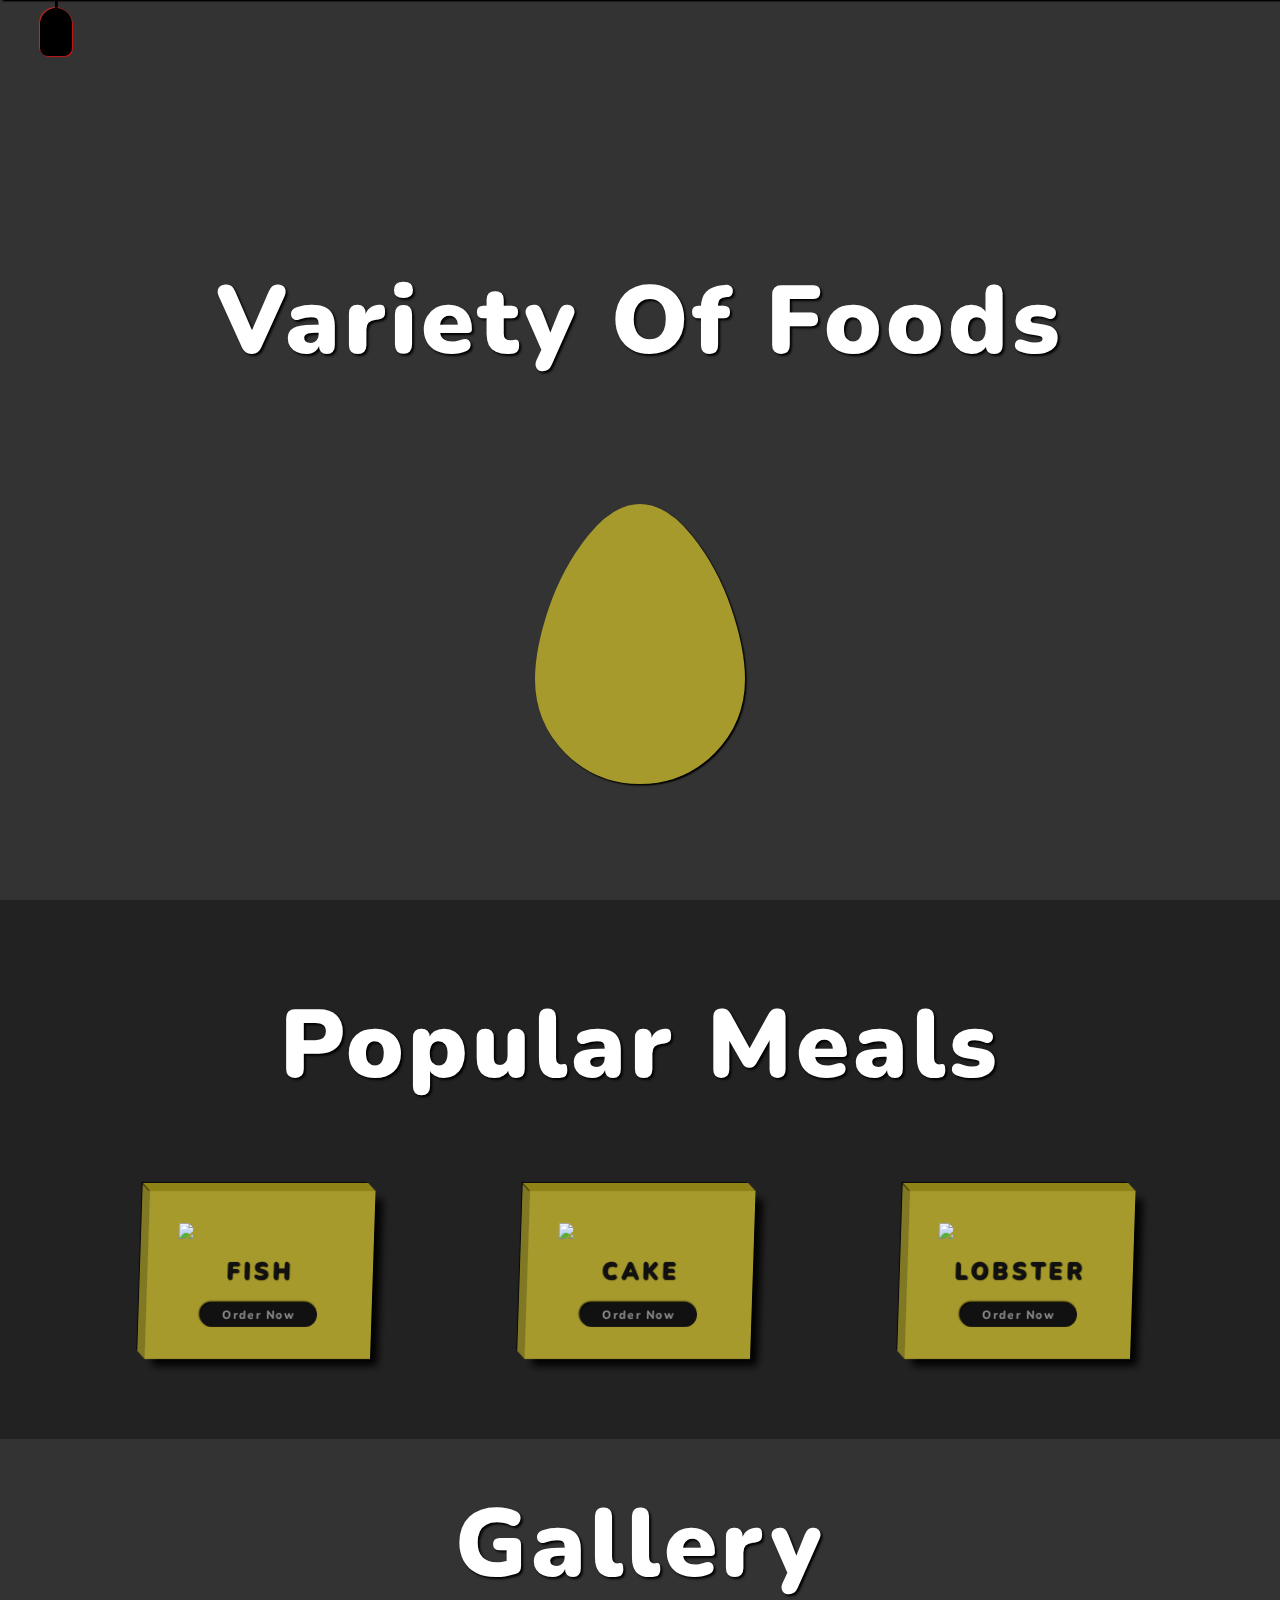
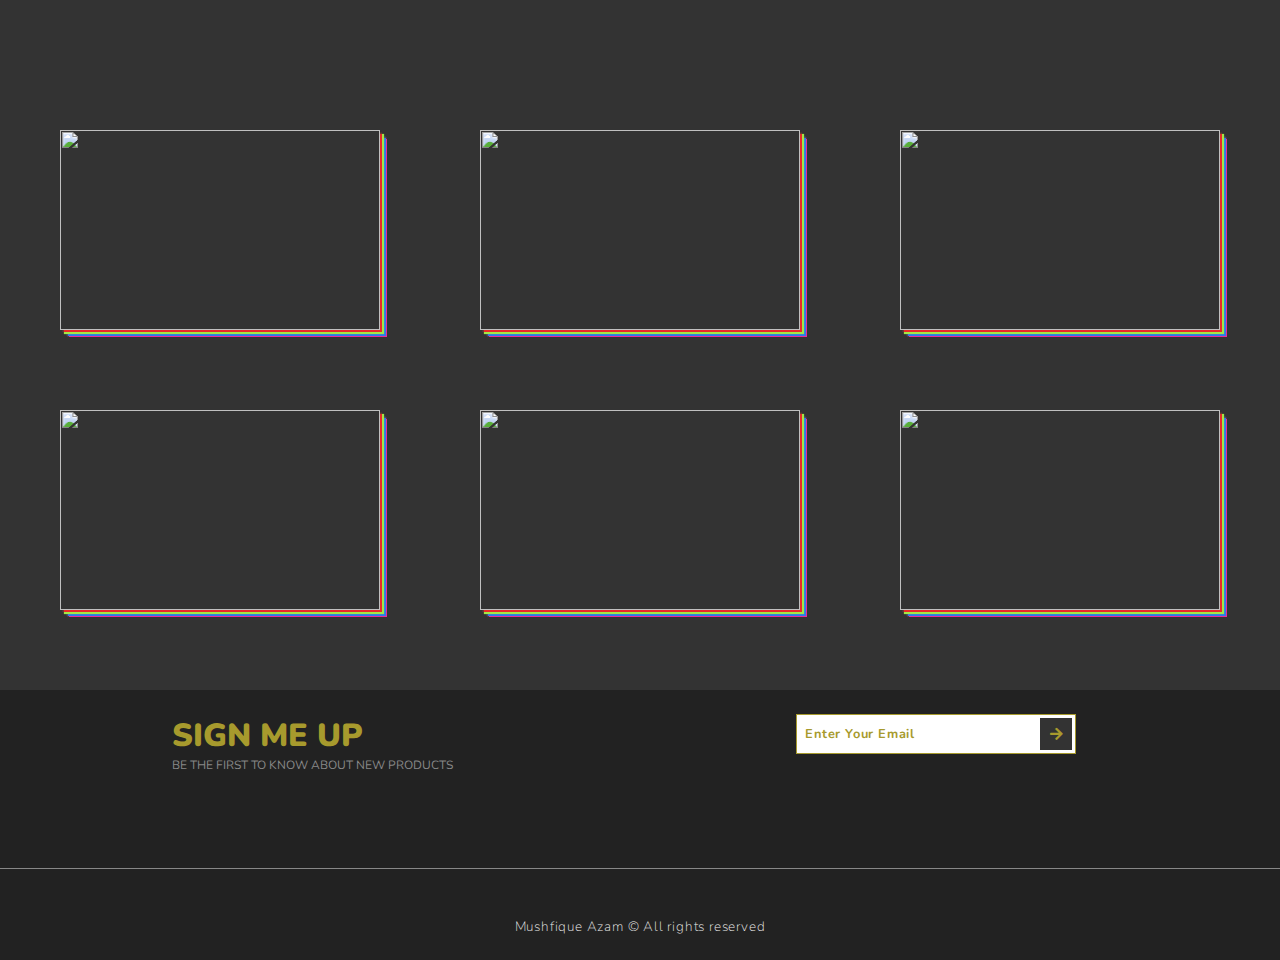
==== index.html @ 080f05fd "Add files via upload" ====
<!DOCTYPE html>
<html lang="en">
<head>
    <meta charset="UTF-8">
    <meta name="viewport" content="width=device-width, initial-scale=1.0">
    <title>Foods</title>
    <link rel="stylesheet" href="style.css">
    <link rel="stylesheet" href="https://cdnjs.cloudflare.com/ajax/libs/font-awesome/5.15.1/css/all.min.css">
</head>
<body>

    <!-- Navbar  -->
    <nav class="navbar target">
        <a href="#" class="navbar-link">
            <i class="fas fa-home"></i>
            <span>Home</span>
        </a>
        <a href="#" class="navbar-link">
            <i class="fas fa-utensils"></i>
            <span>Meals</span>
        </a>
        <a href="#" class="navbar-link">
            <i class="fas fa-hamburger"></i>
            <span>Burger</span>
        </a>
        <a href="#" class="navbar-link">
            <i class="fas fa-pizza-slice"></i>
            <span>Pizza</span>
        </a>
        <a href="#" class="navbar-link">
            <i class="fas fa-blender-phone"></i>
            <span>Contact</span>
        </a>
    </nav>
    <div class="menu target"></div>
    <!-- End of Navbar  -->

    <div class="container">
        <!-- Section 1 -->
        <section class="section-1">
            <h1 class="section-heading">variety of foods</h1>
          <div class="section-1-icons">
              <i class="change fas fa-egg"></i>
              <i class="fas fa-stroopwafel"></i>
              <i class="fas fa-cheese"></i>
              <i class="fas fa-hotdog"></i>
              <i class="fas fa-drumstick-bite"></i>
              <i class="fas fa-apple-alt"></i>
              <i class="fas fa-ice-cream"></i>
              <i class="fas fa-fish"></i>
              <i class="fas fa-cookie"></i>
              <i class="fas fa-seedling"></i>
            </div>
        </section>
        <!-- End Section 1 -->

        <!-- Section 2 -->
        <section class="section-2">
            <h1 class="section-heading">popular meals</h1>
            <div class="cards-container">
                <div class="card">
                    <img src="images/card-img-1.png" class="card-img" />
                    <h3 class="card-name">Fish</h3>
                    <button class="card-btn">Order now</button>
                </div>
                <div class="card">
                    <img src="images/card-img-2.png" class="card-img" />
                    <h3 class="card-name">Cake</h3>
                    <button class="card-btn">Order now</button>
                </div>
                <div class="card">
                    <img src="images/card-img-3.png" class="card-img" />
                    <h3 class="card-name">Lobster</h3>
                    <button class="card-btn">Order now</button>
                </div>
            </div>
        </section>
        <!-- End of Section 2 -->

        <!-- Section 3 -->
        <section class="section-3">
            <h1 class="section-heading">Gallery</h1>
            <div class="gallery">
                <a href="#" class="gallery-link" title="Order Now">
                    <img src="/images/gallery-img-1.jpg" class="food-img" />
                    <h3 class="food-name">Pancakes</h3>
                    <p class="food-description">
                        Lorem ipsum dolor sit amet consectetur adipisicing elit. Ipsa
                        commodi possimus iure hic excepturi. Corporis!
                    </p>
                </a>
                <a href="#" class="gallery-link" title="Order Now">
                    <img src="/images/gallery-img-2.jpg" class="food-img" />
                    <h3 class="food-name">Cupcakes</h3>
                    <p class="food-description">
                        Lorem ipsum dolor sit amet consectetur adipisicing elit. Ipsa
                        commodi possimus iure hic excepturi. Corporis!
                    </p>
                </a>
                <a href="#" class="gallery-link" title="Order Now">
                    <img src="/images/gallery-img-3.jpg" class="food-img" />
                    <h3 class="food-name">sahi bread</h3>
                    <p class="food-description">
                        Lorem ipsum dolor sit amet consectetur adipisicing elit. Ipsa
                        commodi possimus iure hic excepturi. Corporis!
                    </p>
                </a>
                <a href="#" class="gallery-link" title="Order Now">
                    <img src="/images/gallery-img-4.jpg" class="food-img" />
                    <h3 class="food-name">burger</h3>
                    <p class="food-description">
                        Lorem ipsum dolor sit amet consectetur adipisicing elit. Ipsa
                        commodi possimus iure hic excepturi. Corporis!
                    </p>
                </a>
                <a href="#" class="gallery-link" title="Order Now">
                    <img src="/images/gallery-img-5.jpg" class="food-img" />
                    <h3 class="food-name">fresh chicken</h3>
                    <p class="food-description">
                        Lorem ipsum dolor sit amet consectetur adipisicing elit. Ipsa
                        commodi possimus iure hic excepturi. Corporis!
                    </p>
                </a>
                <a href="#" class="gallery-link" title="Order Now">
                    <img src="/images/gallery-img-6.jpg" class="food-img" />
                    <h3 class="food-name">Vegetables</h3>
                    <p class="food-description">
                        Lorem ipsum dolor sit amet consectetur adipisicing elit. Ipsa
                        commodi possimus iure hic excepturi. Corporis!
                    </p>
                </a>
            </div>
        </section>
        <!-- End of Section 3 -->

        <!-- Section 4 -->
        <section class="section-4">
            <div class="section-4-text">
                <h2 class="section-4-heading">Sign Me Up</h2>
                <p class="section-4-paragraph">
                    BE THE FIRST TO KNOW ABOUT NEW PRODUCTS
                </p>
            </div>
            <form class="signup-form ">
                <input
                    type="email"
                    class="signup-form-input"
                    placeholder="Enter Your Email"
                />
                <button type="submit" class="signup-form-btn">
                    <i class="fas fa-arrow-right"></i>
                </button>
            </form>
            <p class="copyright">Mushfique Azam &copy; All rights reserved</p>
        </section>
        <!-- End of Section 4 -->
        </div>
        <script src="script.js"></script>
</body>
</html>
---- style.css ----
@import url("https://fonts.googleapis.com/css2?family=Nunito:wght@200;300;400;600;700;800;900&display=swap");
/* Common styles */
* {
  margin: 0;
  padding: 0;
  box-sizing: border-box;
  text-decoration: none;
  outline: none;
  font-family: "Nunito", sans-serif;
  font-weight: 400;
}

html {
  font-size: 62.5%;
}

.section-heading {
  font-size: 12rem;
  font-weight: 900;
  color: #fff;
  text-align: center;
  text-transform: capitalize;
  letter-spacing: 0.5rem;
  text-shadow: 0.3rem 0.3rem 0.3rem #000;
}
/* End of Common Styles */

/* Navbar */
.navbar {
  width: 100%;
  height: 14rem;
  background-color: #4c5a02;
  position: fixed;
  top: -14rem;
  z-index: 150;
  display: flex;
  justify-content: center;
  align-items: center;
  box-shadow: 0.2rem 0.2rem 0.2rem #000;
  /* text-align: center; */
  transition: top 0.4s;
}

.navbar.change {
  top: 0;
  transition: top 0.4s 0.2s;
}

.navbar-link {
  color: #aaa;
  margin: 0 4rem;
  display: flex;
  flex-direction: column;
  justify-content: center;
  align-items: center;
  /* position: relative; */
  opacity: 0;
  transition: color 0.3, opacity, 2s;
}

.change .navbar-link {
  opacity: 1;
}

.change .navbar-link:nth-child(1) {
  transition: opacity 0.4s 0.5s, color 0.3s;
}

.change .navbar-link:nth-child(2) {
  transition: opacity 0.4s 0.6s, color 0.3s;
}

.change .navbar-link:nth-child(3) {
  transition: opacity 0.4s 0.7s, color 0.3s;
}

.change .navbar-link:nth-child(4) {
  transition: opacity 0.4s 0.8s, color 0.3s;
}

.change .navbar-link:nth-child(5) {
  transition: opacity 0.4s 0.9s, color 0.3s;
}

.navbar-link:hover {
  color: #fff;
}

.navbar-link i {
  font-size: 7rem;
}

.navbar-link span {
  font-size: 2.5rem;
  font-weight: 900;
  letter-spacing: 0.5rem;
  margin-top: 0.5rem;
}

.menu {
  width: 4rem;
  height: 6rem;
  background-color: #000;
  position: fixed;
  top: 1rem;
  left: 5rem;
  border-radius: 30rem 30rem 15rem 15rem;
  box-shadow: 0.1rem 0.1rem 0.1rem #e70d0d, -0.1rem -0.1rem 0.1rem #e12727;
  cursor: pointer;
  z-index: 100;
  transition: top 0.4s 0.2s;
}

.menu.change {
  top: 15rem;
  transition: top 0.4s;
}

.menu::before {
  content: "";
  width: 0.3rem;
  height: 15rem;
  background-color: #000;
  position: absolute;
  top: -15rem;
  left: calc(50% - 0.15rem);
  box-shadow: 0.1rem 0rem 0.1rem #000;
  /* transition: all 0.4s; */
}

/* End of Navbar */

/* Section 1 */
.section-1 {
  width: 100%;
  height: 100vh;
  background-color: #333;
  display: flex;
  flex-direction: column;
  align-items: center;
  justify-content: space-evenly;
}

.section-1-icons i {
  font-size: 35rem;
  color: #a79a2d;
  position: absolute;
  transform: translate(-50%, -50%) scale(0);
  text-shadow: 0.2rem 0.2rem 0.2rem #000;
  transition: transform 0.3s;
}

.section-1-icons i.change {
  transform: translate(-50%, -50%) scale(1);
  transition: transform 0.3s 0.3s;
}
/* End of Section 1 */

/* Section 2 */
.section-2 {
  width: 100%;
  height: 100vh;
  background-color: #222;
  display: flex;
  flex-direction: column;
  justify-content: space-between;
  padding: 10rem 0;
}

.cards-container {
  display: flex;
  justify-content: space-evenly;
  /* padding: 0 5%; */
}

.card-wrapper {
  perspective: 1000rem;
}

.card {
  width: 30rem;
  background-color: #a79a2d;
  padding: 4rem;
  display: flex;
  flex-direction: column;
  justify-content: space-between;
  align-items: center;
  box-shadow: 1rem 1rem 1rem #000;
  position: relative;
  transform: rotateY(20deg) skewX(-2deg);
  transition: transform 0.5s, box-shadow 0.5s;
}

.card:hover {
  transform: rotateY(20deg) skewX(-2deg) translateY(-3rem);
  box-shadow: 2rem 2rem 2rem #000;
}

.card::before {
  content: "";
  height: 100%;
  width: 1rem;
  background-color: #817824;
  position: absolute;
  top: 0;
  left: -1rem;
  transform: skewY(45deg);
  transform-origin: right;
  box-shadow: -0.1rem -0.1rem 0.1rem #000;
}

.card::after {
  content: "";
  width: 100%;
  height: 1rem;
  background-color: #8f8317;
  position: absolute;
  top: -1rem;
  left: 0;
  transform: skewX(45deg);
  transform-origin: bottom;
  box-shadow: -0.1rem -0.1rem 0.1rem #000;
}

.card-img {
  width: 100%;
}

.card-name {
  font-size: 3rem;
  font-weight: 900;
  text-transform: uppercase;
  letter-spacing: 0.5rem;
  color: #111;
  margin: 2rem 0;
  text-shadow: 0.15rem 0.15rem 0.15rem #000;
}

.card-btn {
  width: 70%;
  background-color: #111;
  color: #888;
  border-radius: 5rem;
  font-size: 1.5rem;
  font-weight: 800;
  letter-spacing: 0.2rem;
  text-transform: capitalize;
  border: none;
  padding: 0.5rem 0;
  cursor: pointer;
  box-shadow: -0.2rem -0.2rem 0.2rem #000;
}
/* End of Section 2 */

/* Section 3 */
.section-3 {
  background-color: #333;
  padding: 5rem 0;
}

.gallery {
  display: flex;
  flex-wrap: wrap;
  align-items: center;
  justify-content: space-evenly;
  margin-top: 10rem;
}

.gallery-link {
  position: relative;
  margin: 4rem 1rem;
}

.gallery-link::before {
  content: "";
  position: absolute;
  top: 2vw;
  left: 80%;
  width: 0.2rem;
  height: 0;
  background-color: #fff;
  z-index: 10;
  transition: height 0.5s;
}

.gallery-link::after {
  content: "";
  position: absolute;
  top: 30%;
  left: 2rem;
  width: 0;
  height: 0.2rem;
  background-color: #fff;
  transition: width 0.5s;
}

.gallery-link:hover::before {
  height: 80%;
}

.gallery-link:hover::after {
  width: 90%;
}

.food-img {
  width: 24vw;
  height: 15vw;
  object-fit: cover;
  box-shadow: 0.3rem 0.3rem 0.1rem #e92929, 0.5rem 0.5rem 0.1rem #a2e946,
    0.7rem 0.7rem 0.1rem #297ce9, 0.9rem 0.9rem 0.1rem #e92999;
  transition: all 0.5s;
}

.gallery-link:hover .food-img {
  box-shadow: 1rem 1rem 0.1rem #e92929, 2rem 2rem 0.1rem #a2e946,
    3rem 3rem 0.1rem #297ce9, 4rem 4rem 0.1rem #e92999;
  transform: scale(1.1);
  filter: blur(0.5rem);
  opacity: 0.5;
}

.food-name {
  position: absolute;
  top: 3rem;
  left: 3rem;
  font-size: 2rem;
  font-weight: 700;
  text-transform: uppercase;
  letter-spacing: 0.1rem;
  color: #fff;
  width: 0;
  overflow: hidden;
  transition: width 0.3s;
}

.gallery-link:hover .food-name {
  width: 100%;
  transition: width 1.5s 0.5s;
}

.food-description {
  position: absolute;
  bottom: 3vw;
  left: 2rem;
  width: 70%;
  font-size: 1.5rem;
  font-weight: 300;
  letter-spacing: 0.1rem;
  text-transform: uppercase;
  color: #fff;
  opacity: 0;
  visibility: hidden;
  transition: opacity 0.3s;
}

.gallery-link:hover .food-description {
  opacity: 1;
  visibility: visible;
  transition: opacity 1s 1s;
}
/* End of Section 3 */

/* Section 4 */

.section-4 {
  width: 100%;
  height: 30vh;
  background-color: #222;
  display: flex;
  justify-content: space-around;
  padding: 3rem 0;
  position: relative;
  align-items: flex-start;
}

.section-4-text {
  text-transform: uppercase;
}

.section-4-heading {
  font-size: 4rem;
  font-weight: 900;
  color: #a79a2d;
}

.section-4-paragraph {
  font-size: 1.5rem;
  color: #888;
}

.signup-form {
  /* position: relative; */
  display: flex;
  align-items: center;
}

.signup-form-input {
  width: 35rem;
  height: 5rem;
  padding: 1rem;
  border: 0.2rem solid #a79a2d;
  font-size: 1.6rem;
  font-weight: 700;
  letter-spacing: 0.1rem;
  color: #a79a2d;
}

.signup-form-input::placeholder {
  color: #a79a2d;
}

.signup-form-btn {
  position: relative;
  left: -4.5rem;
  width: 4rem;
  height: 4rem;
  background-color: #333;
  color: #a79a2d;
  border: none;
  font-size: 1.8rem;
  cursor: pointer;
}

.copyright {
  position: absolute;
  bottom: 3rem;
  font-size: 1.7rem;
  font-weight: 200;
  color: #eee;
  letter-spacing: 0.1rem;
  border-top: 0.1rem solid #888;
  padding-top: 6rem;
  width: 100%;
  text-align: center;
}
/* End of Section 4 */

/* Responsive */
@media (max-width: 1400px) {
  html {
    font-size: 50%;
  }

  .section-2 {
    height: auto;
  }

  .cards-container {
    margin-top: 10rem;
  }

  .gallery-link {
    width: 40rem;
    height: 25rem;
    margin: 5rem;
  }

  .food-img {
    width: 100%;
    height: 100%;
  }
}

@media (max-width: 1000px) {
  .section-heading {
    font-size: 9rem;
    margin: 0 5rem;
  }

  .section-1-icons i {
    font-size: 25rem;
  }

  .cards-container {
    flex-wrap: wrap;
  }

  .card {
    margin: 5rem;
  }

  .section-4 {
    height: 30rem;
  }
}

@media (max-width: 900px) {
  .navbar-link {
    margin: 2rem;
  }

  .navbar-link i {
    font-size: 4rem;
  }

  .navbar-link span {
    font-size: 2rem;
  }
}

@media (max-width: 700px) {
  .section-heading {
    font-size: 7rem;
    margin: 0 10rem;
  }

  .section-1-icons i {
    font-size: 20rem;
  }

  .menu {
    left: 2rem;
  }

  .section-4 {
    height: 40rem;
    flex-direction: column;
    justify-content: flex-start;
    align-items: center;
  }

  .section-4-text {
    margin-bottom: 8rem;
  }
}

@media (max-width: 550px) {
  html {
    font-size: 40%;
  }

  .navbar-link {
    margin: 0 0.7rem;
  }
}
/* End of Responsive */
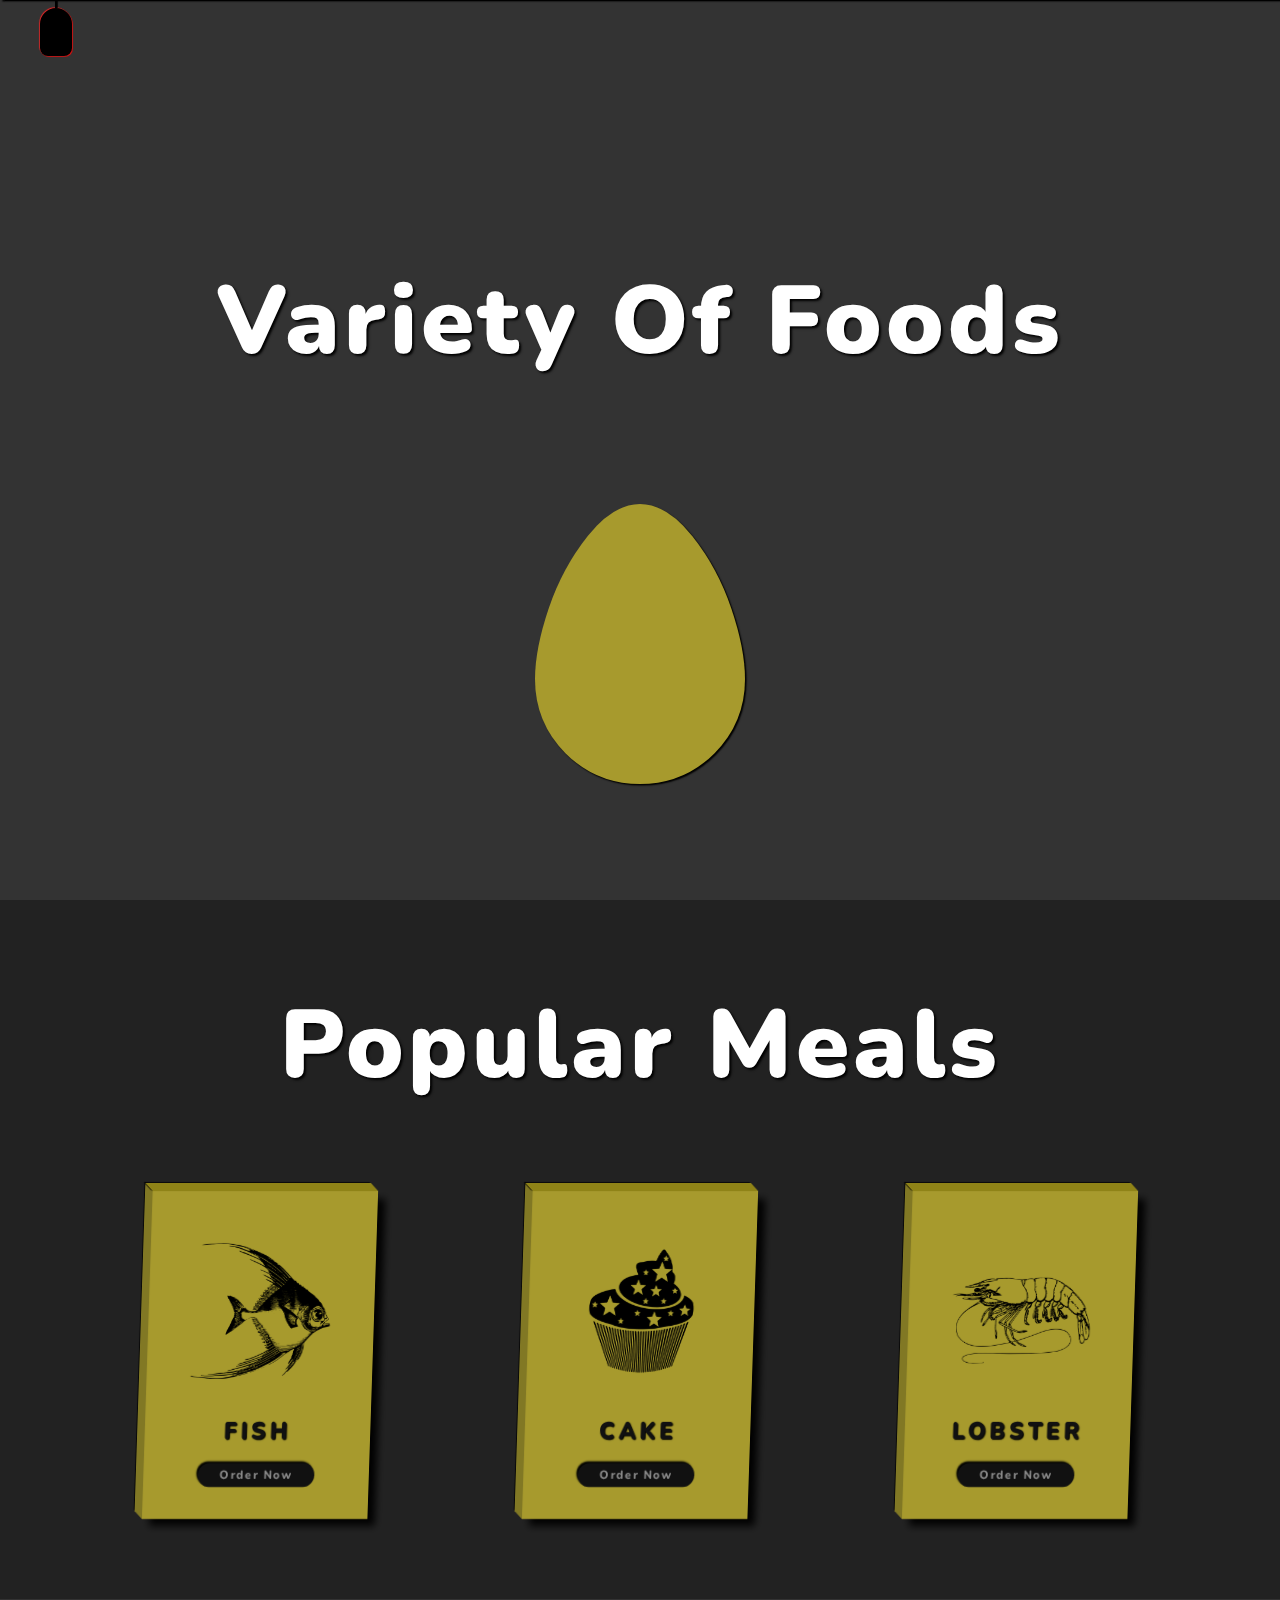
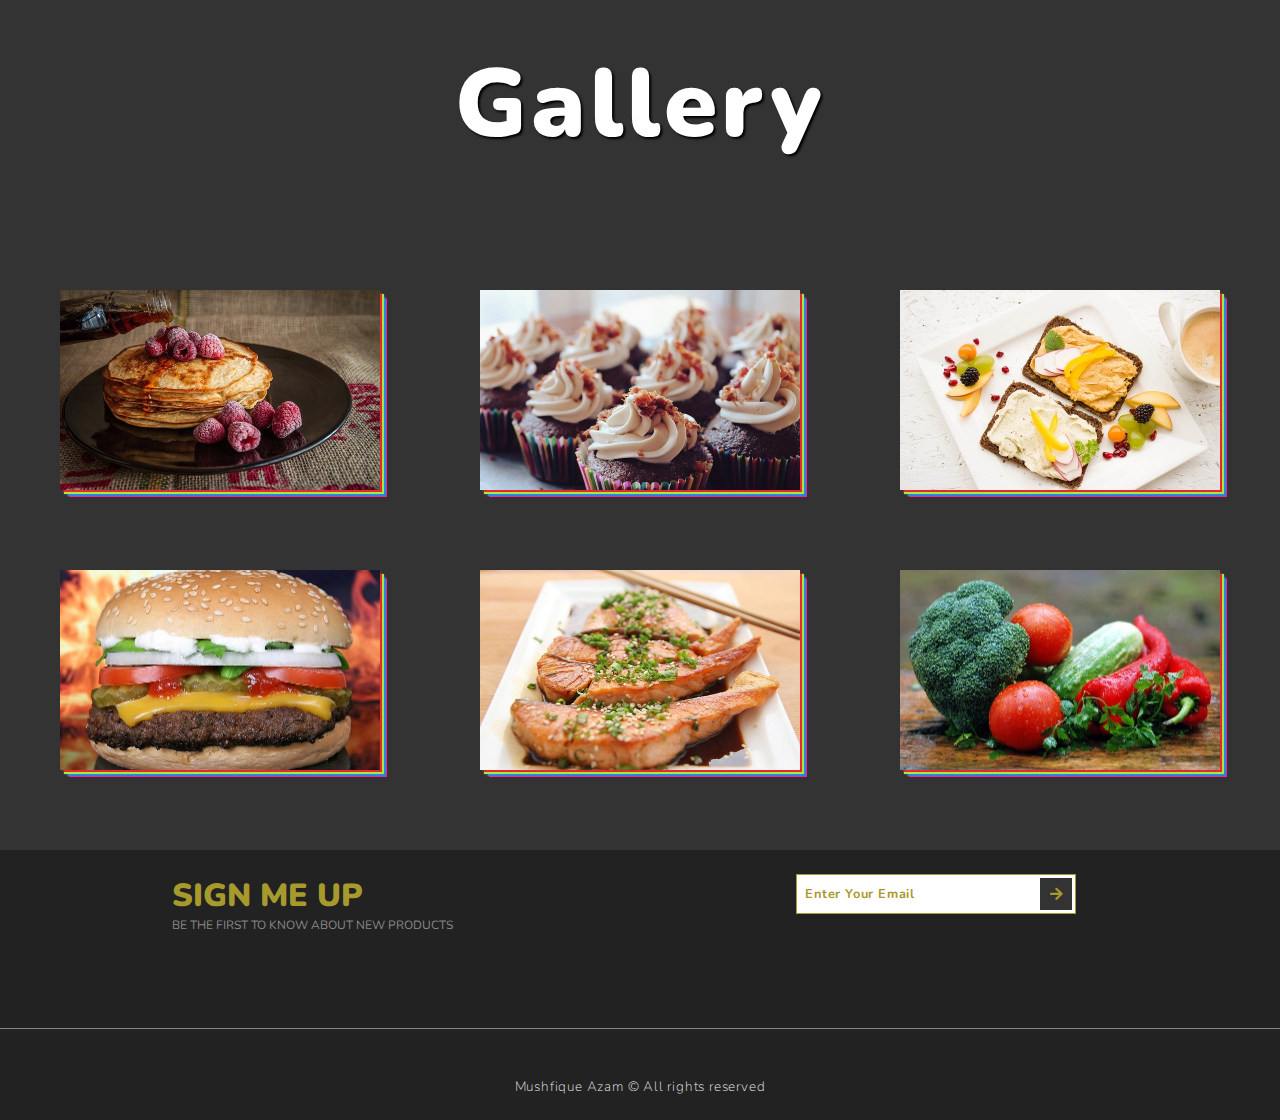
==== commit fbf7eba1: "Update index.html" ====
--- a/index.html
+++ b/index.html
@@ -82,7 +82,7 @@
             <h1 class="section-heading">Gallery</h1>
             <div class="gallery">
                 <a href="#" class="gallery-link" title="Order Now">
-                    <img src="/images/gallery-img-1.jpg" class="food-img" />
+                    <img src="images/gallery-img-1.jpg" class="food-img" />
                     <h3 class="food-name">Pancakes</h3>
                     <p class="food-description">
                         Lorem ipsum dolor sit amet consectetur adipisicing elit. Ipsa
@@ -90,7 +90,7 @@
                     </p>
                 </a>
                 <a href="#" class="gallery-link" title="Order Now">
-                    <img src="/images/gallery-img-2.jpg" class="food-img" />
+                    <img src="images/gallery-img-2.jpg" class="food-img" />
                     <h3 class="food-name">Cupcakes</h3>
                     <p class="food-description">
                         Lorem ipsum dolor sit amet consectetur adipisicing elit. Ipsa
@@ -98,7 +98,7 @@
                     </p>
                 </a>
                 <a href="#" class="gallery-link" title="Order Now">
-                    <img src="/images/gallery-img-3.jpg" class="food-img" />
+                    <img src="images/gallery-img-3.jpg" class="food-img" />
                     <h3 class="food-name">sahi bread</h3>
                     <p class="food-description">
                         Lorem ipsum dolor sit amet consectetur adipisicing elit. Ipsa
@@ -106,7 +106,7 @@
                     </p>
                 </a>
                 <a href="#" class="gallery-link" title="Order Now">
-                    <img src="/images/gallery-img-4.jpg" class="food-img" />
+                    <img src="images/gallery-img-4.jpg" class="food-img" />
                     <h3 class="food-name">burger</h3>
                     <p class="food-description">
                         Lorem ipsum dolor sit amet consectetur adipisicing elit. Ipsa
@@ -114,7 +114,7 @@
                     </p>
                 </a>
                 <a href="#" class="gallery-link" title="Order Now">
-                    <img src="/images/gallery-img-5.jpg" class="food-img" />
+                    <img src="images/gallery-img-5.jpg" class="food-img" />
                     <h3 class="food-name">fresh chicken</h3>
                     <p class="food-description">
                         Lorem ipsum dolor sit amet consectetur adipisicing elit. Ipsa
@@ -122,7 +122,7 @@
                     </p>
                 </a>
                 <a href="#" class="gallery-link" title="Order Now">
-                    <img src="/images/gallery-img-6.jpg" class="food-img" />
+                    <img src="images/gallery-img-6.jpg" class="food-img" />
                     <h3 class="food-name">Vegetables</h3>
                     <p class="food-description">
                         Lorem ipsum dolor sit amet consectetur adipisicing elit. Ipsa
@@ -157,4 +157,4 @@
         </div>
         <script src="script.js"></script>
 </body>
-</html>+</html>
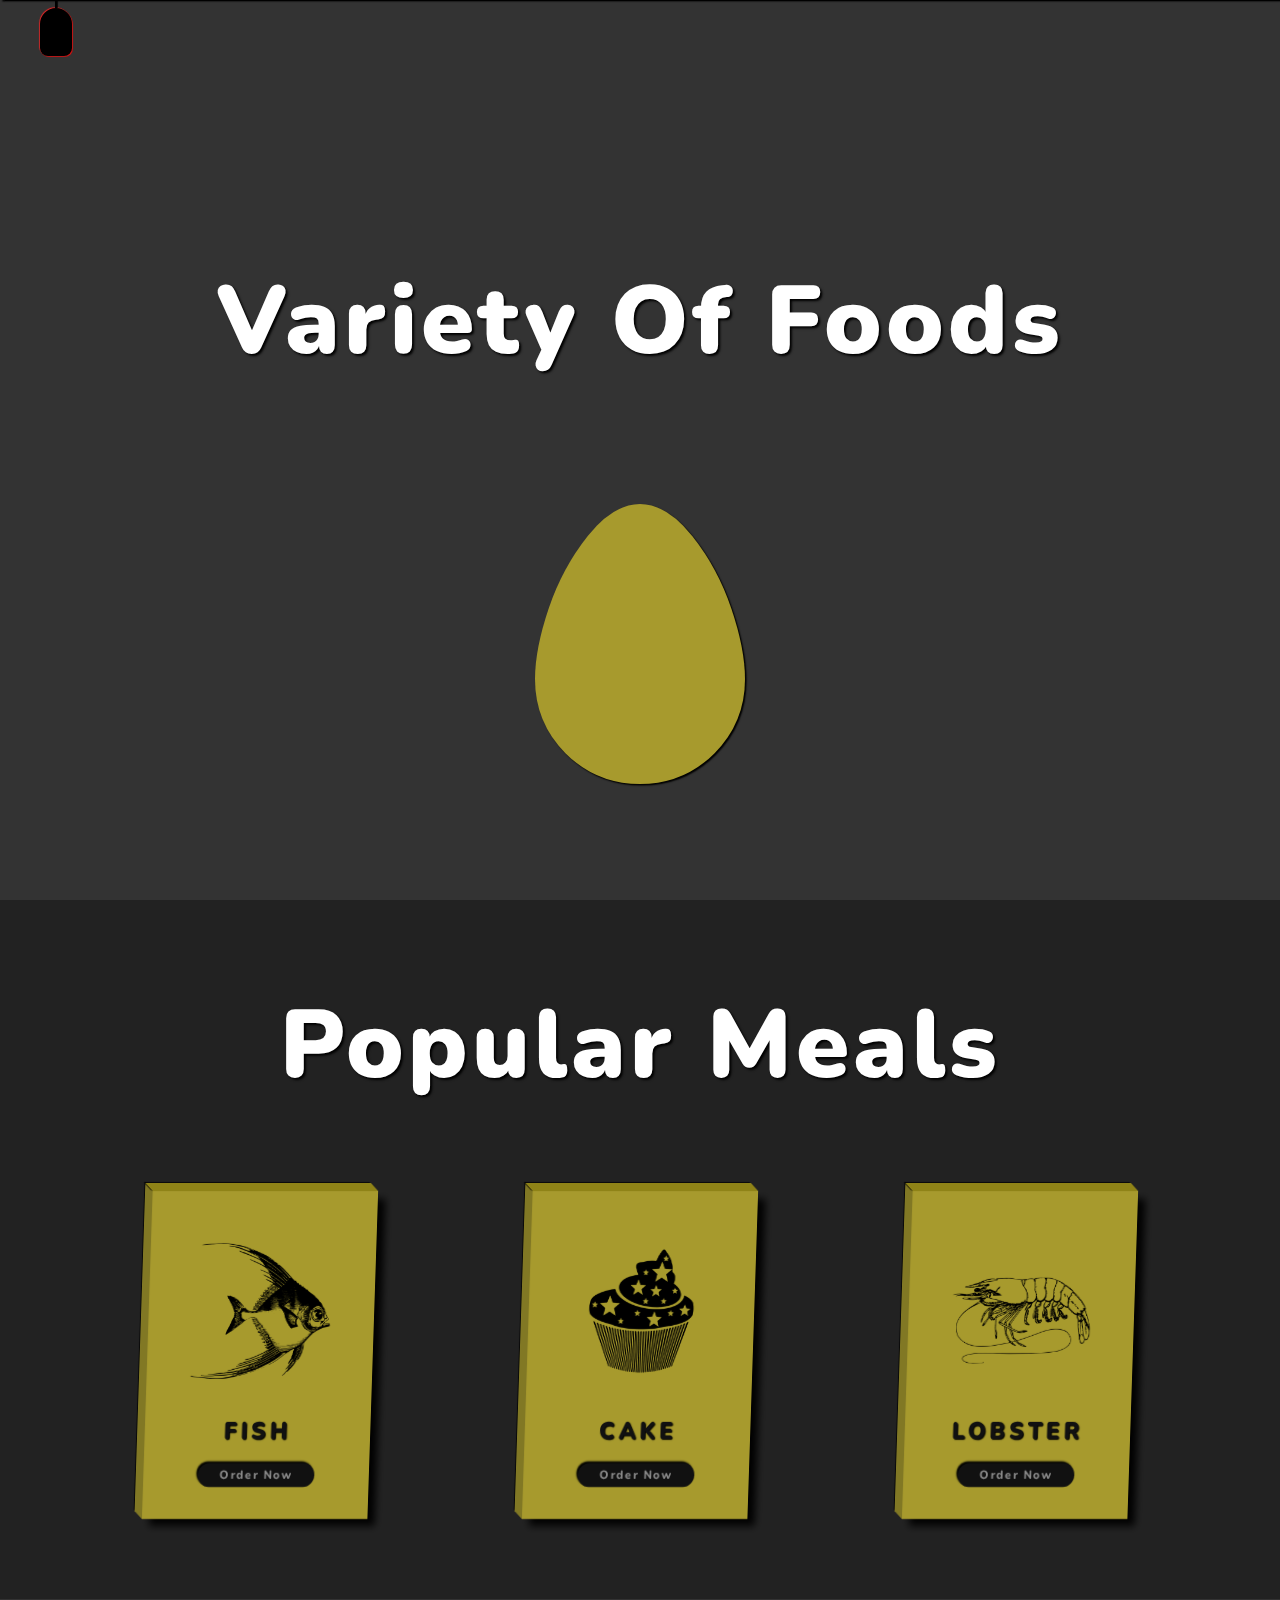
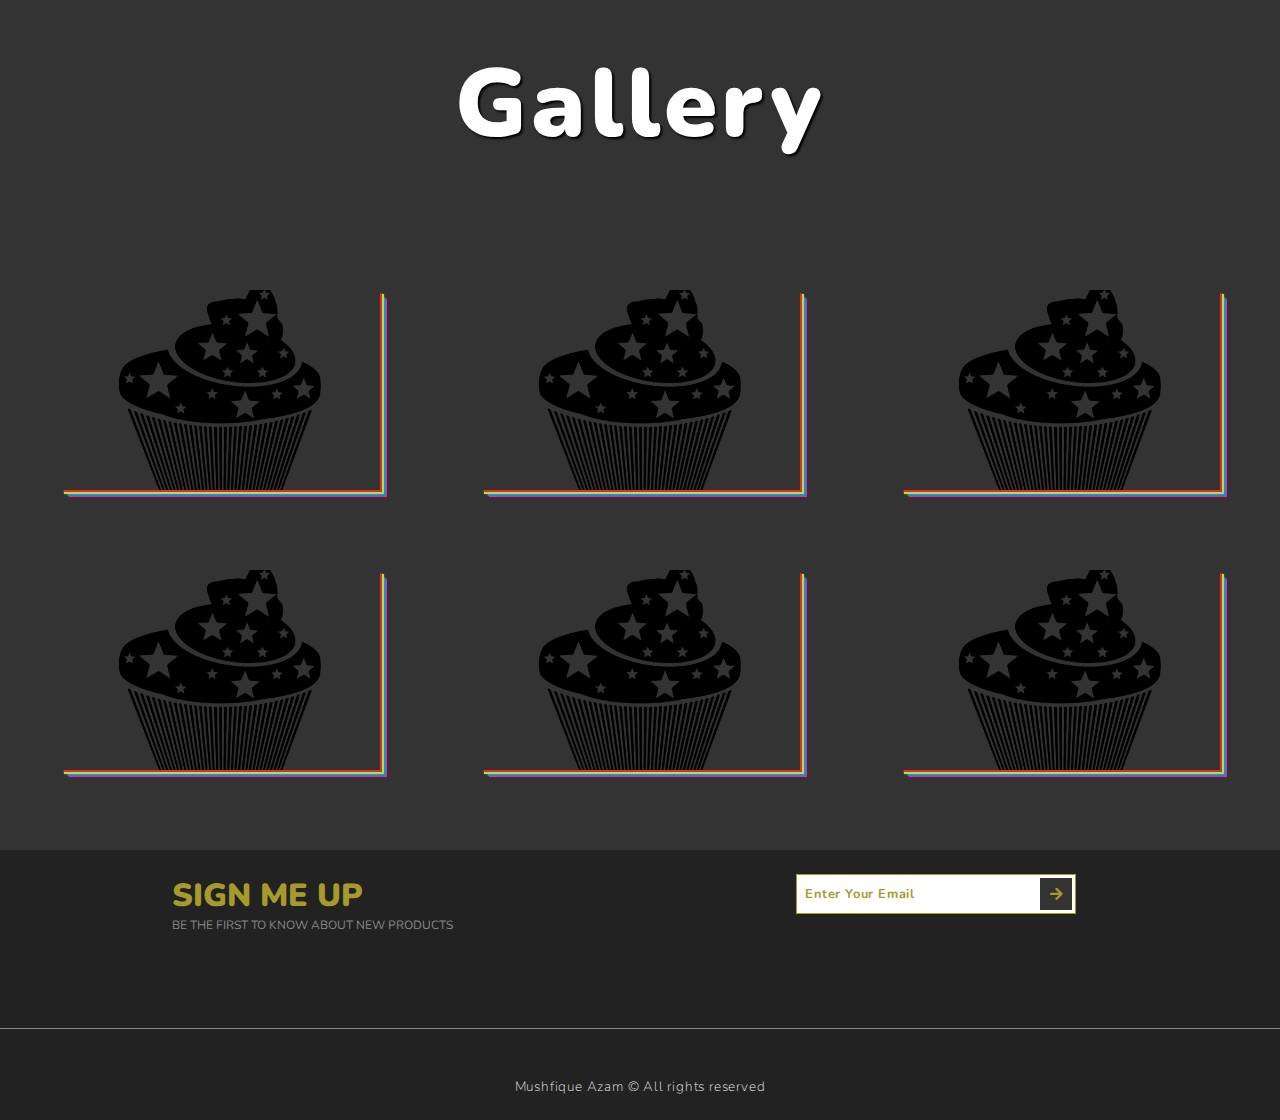
==== commit 3b9dea6d: "Update index.html" ====
--- a/index.html
+++ b/index.html
@@ -82,7 +82,7 @@
             <h1 class="section-heading">Gallery</h1>
             <div class="gallery">
                 <a href="#" class="gallery-link" title="Order Now">
-                    <img src="images/gallery-img-1.jpg" class="food-img" />
+                    <img src="images/card-img-2.png" class="food-img" />
                     <h3 class="food-name">Pancakes</h3>
                     <p class="food-description">
                         Lorem ipsum dolor sit amet consectetur adipisicing elit. Ipsa
@@ -90,7 +90,7 @@
                     </p>
                 </a>
                 <a href="#" class="gallery-link" title="Order Now">
-                    <img src="images/gallery-img-2.jpg" class="food-img" />
+                    <img src="images/card-img-2.png" class="food-img" />
                     <h3 class="food-name">Cupcakes</h3>
                     <p class="food-description">
                         Lorem ipsum dolor sit amet consectetur adipisicing elit. Ipsa
@@ -98,7 +98,7 @@
                     </p>
                 </a>
                 <a href="#" class="gallery-link" title="Order Now">
-                    <img src="images/gallery-img-3.jpg" class="food-img" />
+                    <img src="images/card-img-2.png" class="food-img" />
                     <h3 class="food-name">sahi bread</h3>
                     <p class="food-description">
                         Lorem ipsum dolor sit amet consectetur adipisicing elit. Ipsa
@@ -106,7 +106,7 @@
                     </p>
                 </a>
                 <a href="#" class="gallery-link" title="Order Now">
-                    <img src="images/gallery-img-4.jpg" class="food-img" />
+                    <img src="images/card-img-2.png" class="food-img" />
                     <h3 class="food-name">burger</h3>
                     <p class="food-description">
                         Lorem ipsum dolor sit amet consectetur adipisicing elit. Ipsa
@@ -114,7 +114,7 @@
                     </p>
                 </a>
                 <a href="#" class="gallery-link" title="Order Now">
-                    <img src="images/gallery-img-5.jpg" class="food-img" />
+                    <img src="images/card-img-2.png" class="food-img" />
                     <h3 class="food-name">fresh chicken</h3>
                     <p class="food-description">
                         Lorem ipsum dolor sit amet consectetur adipisicing elit. Ipsa
@@ -122,7 +122,7 @@
                     </p>
                 </a>
                 <a href="#" class="gallery-link" title="Order Now">
-                    <img src="images/gallery-img-6.jpg" class="food-img" />
+                    <img src="images/card-img-2.png" class="food-img" />
                     <h3 class="food-name">Vegetables</h3>
                     <p class="food-description">
                         Lorem ipsum dolor sit amet consectetur adipisicing elit. Ipsa
